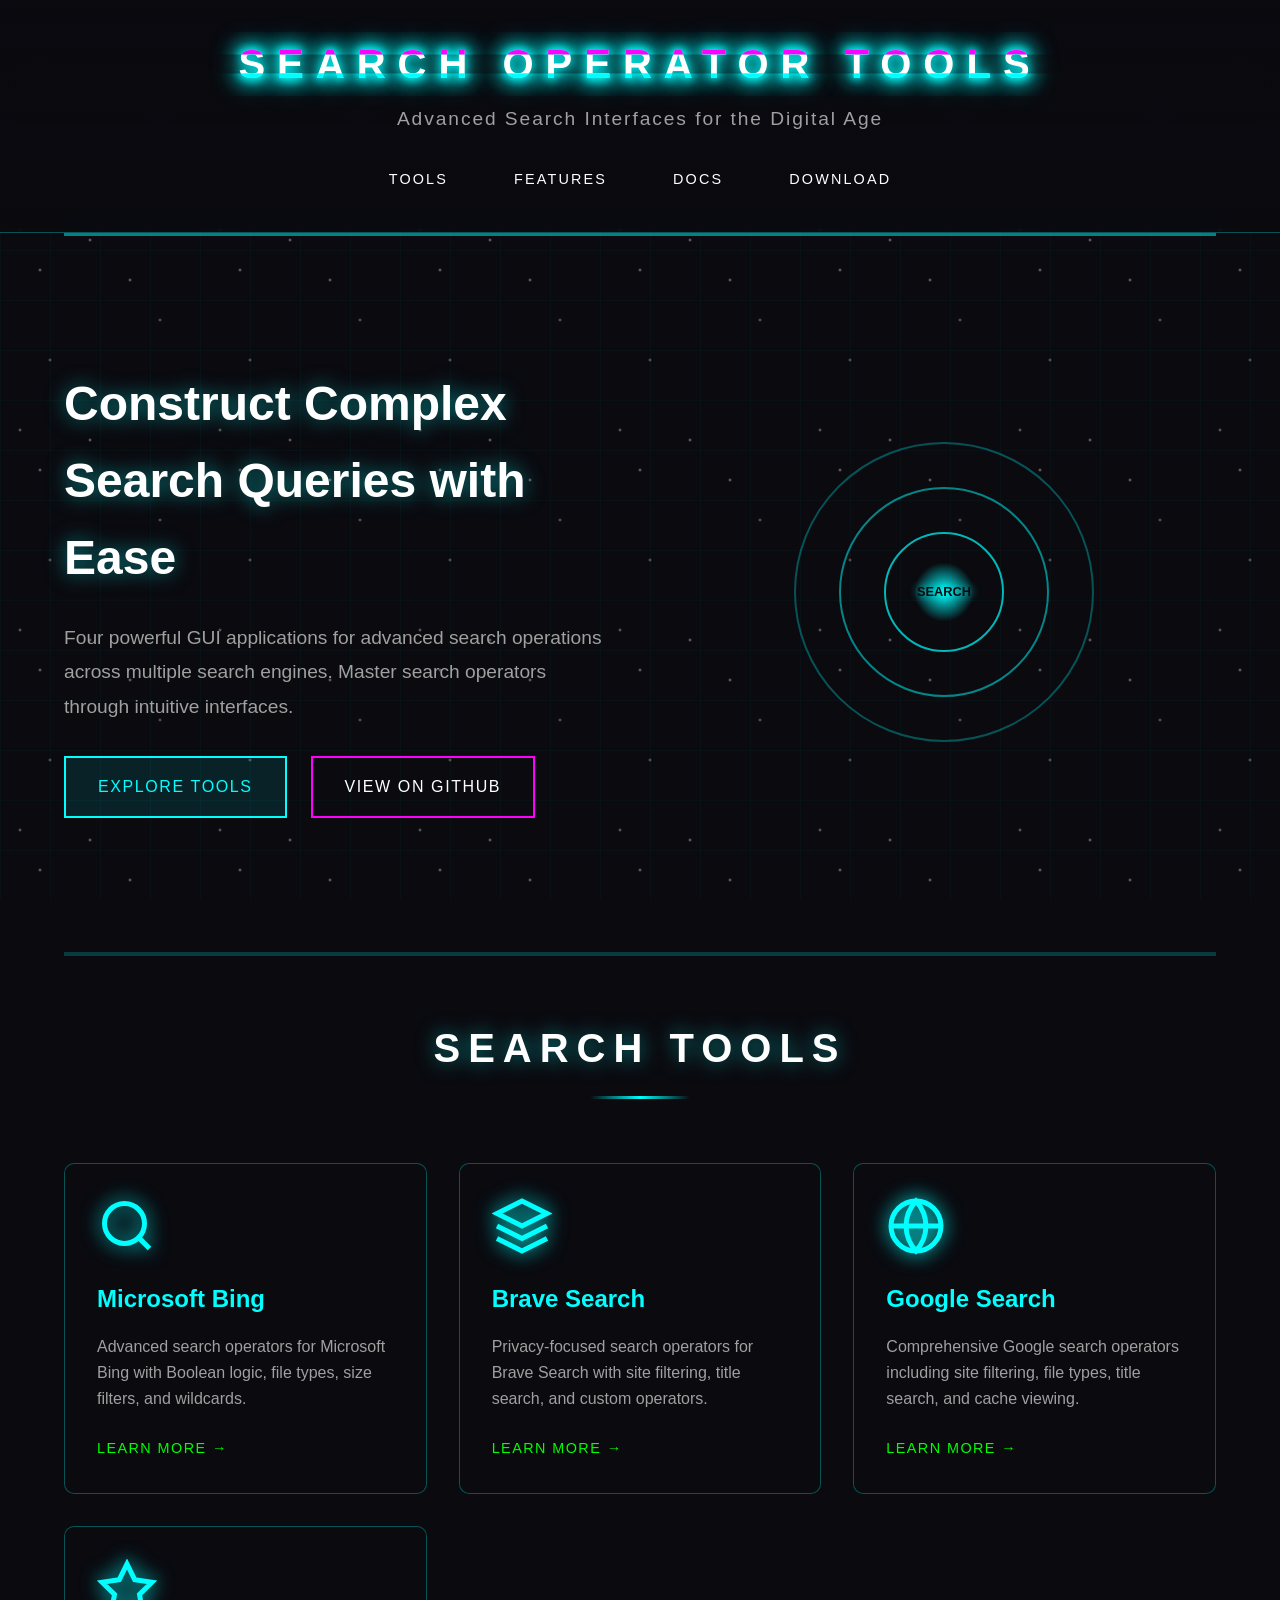
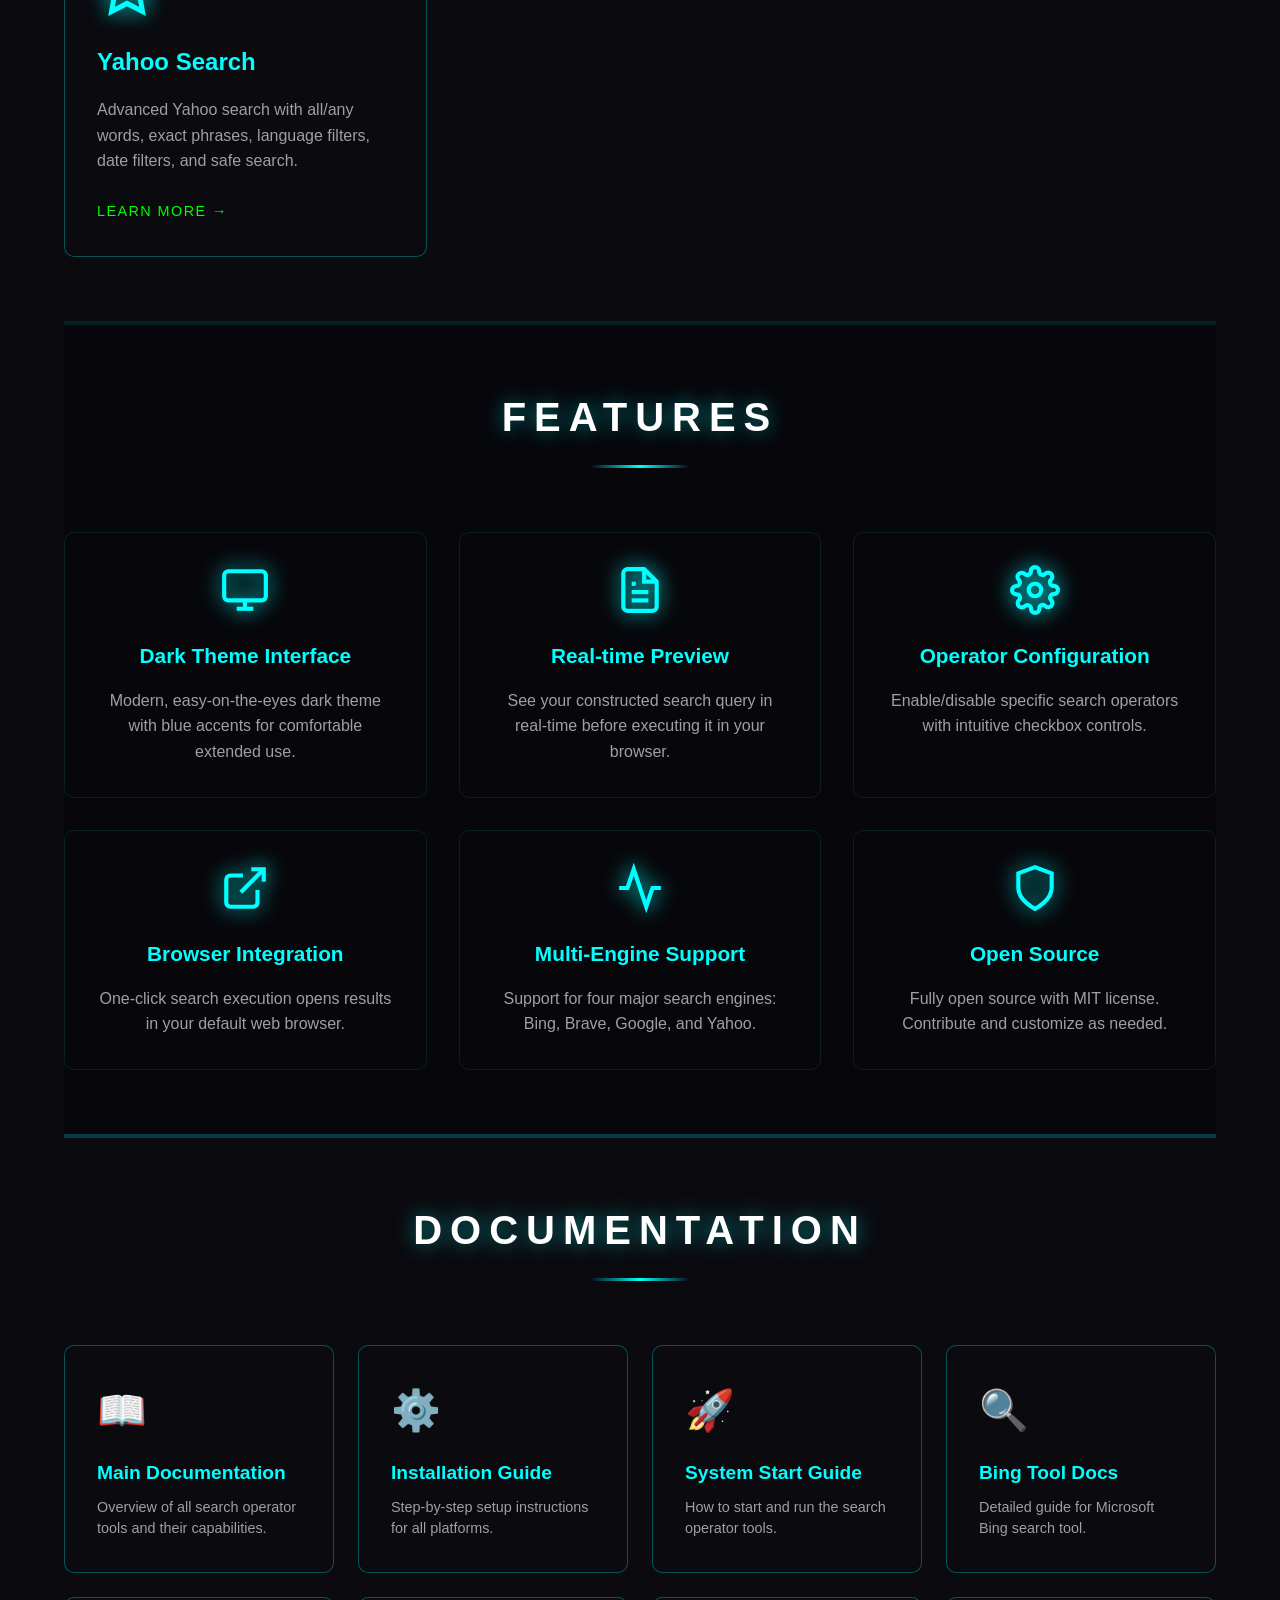
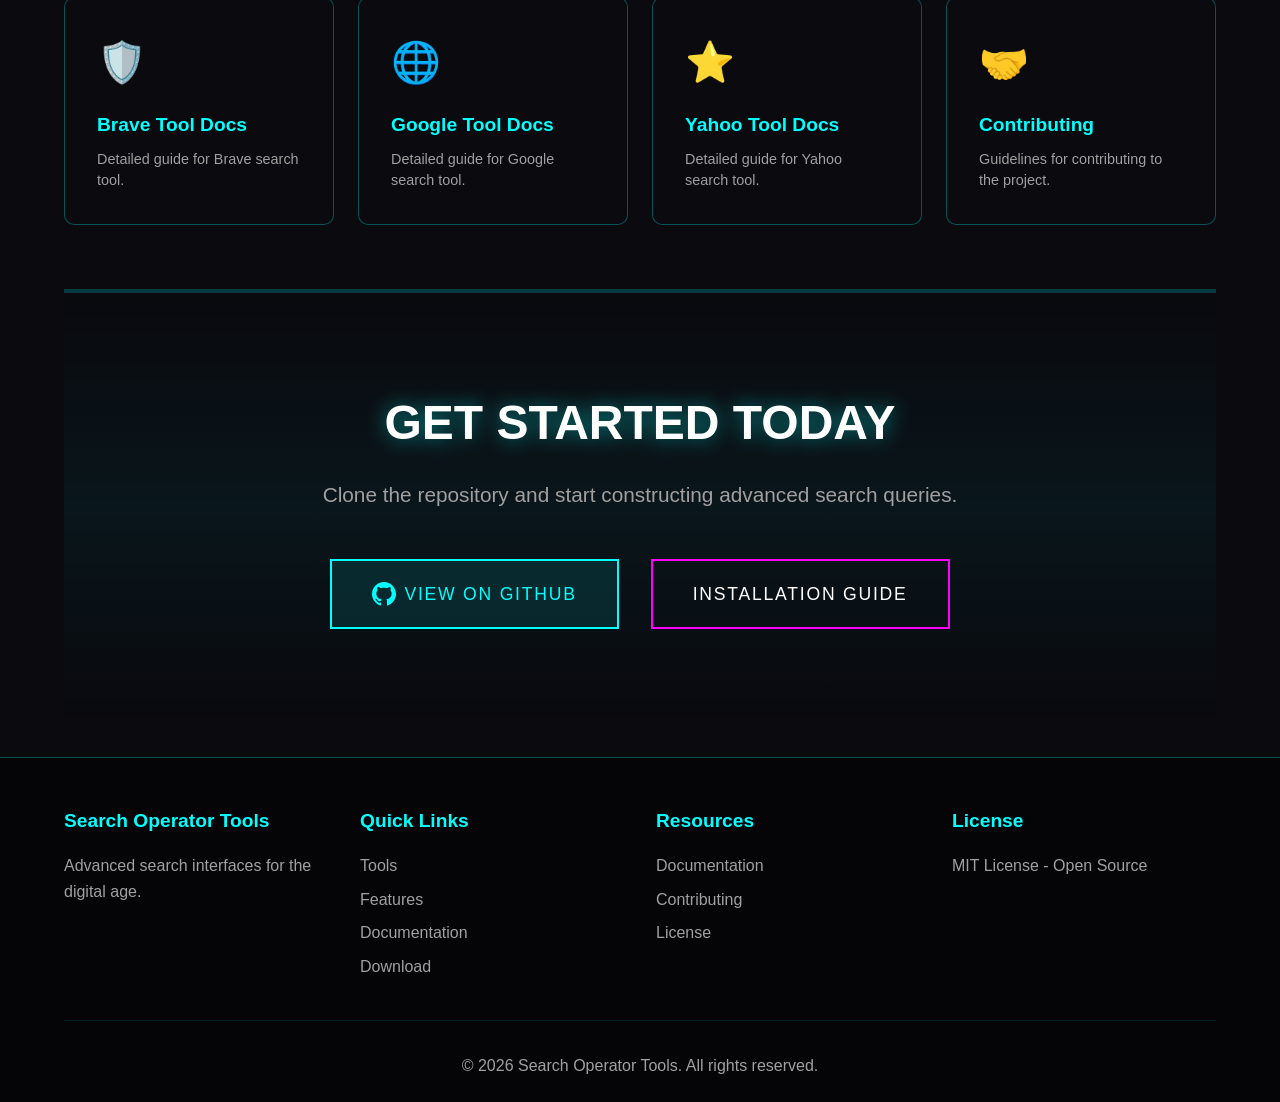
==== index.html @ 195adc4d "Fix GitHub Pages structure: moved site files to root, renamed docs to documentation, updated all HTM" ====
<!DOCTYPE html>
<html lang="en">
<head>
    <meta charset="UTF-8">
    <meta name="viewport" content="width=device-width, initial-scale=1.0">
    <title>Search Operator Tools - Advanced Search Interfaces</title>
    <link rel="stylesheet" href="css/style.css">
    <link rel="stylesheet" href="css/animations.css">
</head>
<body>
    <div class="stars"></div>
    <div class="grid-overlay"></div>
    
    <header class="main-header">
        <div class="header-content">
            <h1 class="glitch-text" data-text="SEARCH OPERATOR TOOLS">SEARCH OPERATOR TOOLS</h1>
            <p class="subtitle">Advanced Search Interfaces for the Digital Age</p>
        </div>
        <nav class="main-nav">
            <a href="#tools" class="nav-link">TOOLS</a>
            <a href="#features" class="nav-link">FEATURES</a>
            <a href="#docs" class="nav-link">DOCS</a>
            <a href="#download" class="nav-link">DOWNLOAD</a>
        </nav>
    </header>

    <main>
        <section class="hero-section">
            <div class="hero-content">
                <div class="hero-text">
                    <h2 class="fade-in">Construct Complex Search Queries with Ease</h2>
                    <p class="fade-in">Four powerful GUI applications for advanced search operations across multiple search engines. Master search operators through intuitive interfaces.</p>
                    <div class="cta-buttons">
                        <a href="#tools" class="cta-button primary">EXPLORE TOOLS</a>
                        <a href="https://github.com" class="cta-button secondary">VIEW ON GITHUB</a>
                    </div>
                </div>
                <div class="hero-visual">
                    <div class="hologram-container">
                        <div class="hologram-ring"></div>
                        <div class="hologram-ring"></div>
                        <div class="hologram-ring"></div>
                        <div class="hologram-core">
                            <span class="holo-text">SEARCH</span>
                        </div>
                    </div>
                </div>
            </div>
        </section>

        <section id="tools" class="tools-section">
            <div class="section-header">
                <h2 class="section-title">SEARCH TOOLS</h2>
                <div class="section-divider"></div>
            </div>
            <div class="tools-grid">
                <div class="tool-card" data-tool="bing">
                    <div class="card-icon">
                        <svg viewBox="0 0 24 24" fill="none" stroke="currentColor" stroke-width="2">
                            <circle cx="11" cy="11" r="8"></circle>
                            <line x1="21" y1="21" x2="16.65" y2="16.65"></line>
                        </svg>
                    </div>
                    <h3>Microsoft Bing</h3>
                    <p>Advanced search operators for Microsoft Bing with Boolean logic, file types, size filters, and wildcards.</p>
                    <a href="pages/bing.html" class="card-link">LEARN MORE →</a>
                </div>

                <div class="tool-card" data-tool="brave">
                    <div class="card-icon">
                        <svg viewBox="0 0 24 24" fill="none" stroke="currentColor" stroke-width="2">
                            <path d="M12 2L2 7l10 5 10-5-10-5z"></path>
                            <path d="M2 17l10 5 10-5"></path>
                            <path d="M2 12l10 5 10-5"></path>
                        </svg>
                    </div>
                    <h3>Brave Search</h3>
                    <p>Privacy-focused search operators for Brave Search with site filtering, title search, and custom operators.</p>
                    <a href="pages/brave.html" class="card-link">LEARN MORE →</a>
                </div>

                <div class="tool-card" data-tool="google">
                    <div class="card-icon">
                        <svg viewBox="0 0 24 24" fill="none" stroke="currentColor" stroke-width="2">
                            <circle cx="12" cy="12" r="10"></circle>
                            <line x1="2" y1="12" x2="22" y2="12"></line>
                            <path d="M12 2a15.3 15.3 0 0 1 4 10 15.3 15.3 0 0 1-4 10 15.3 15.3 0 0 1-4-10 15.3 15.3 0 0 1 4-10z"></path>
                        </svg>
                    </div>
                    <h3>Google Search</h3>
                    <p>Comprehensive Google search operators including site filtering, file types, title search, and cache viewing.</p>
                    <a href="pages/google.html" class="card-link">LEARN MORE →</a>
                </div>

                <div class="tool-card" data-tool="yahoo">
                    <div class="card-icon">
                        <svg viewBox="0 0 24 24" fill="none" stroke="currentColor" stroke-width="2">
                            <polygon points="12 2 15.09 8.26 22 9.27 17 14.14 18.18 21.02 12 17.77 5.82 21.02 7 14.14 2 9.27 8.91 8.26 12 2"></polygon>
                        </svg>
                    </div>
                    <h3>Yahoo Search</h3>
                    <p>Advanced Yahoo search with all/any words, exact phrases, language filters, date filters, and safe search.</p>
                    <a href="pages/yahoo.html" class="card-link">LEARN MORE →</a>
                </div>
            </div>
        </section>

        <section id="features" class="features-section">
            <div class="section-header">
                <h2 class="section-title">FEATURES</h2>
                <div class="section-divider"></div>
            </div>
            <div class="features-grid">
                <div class="feature-item">
                    <div class="feature-icon">
                        <svg viewBox="0 0 24 24" fill="none" stroke="currentColor" stroke-width="2">
                            <rect x="2" y="3" width="20" height="14" rx="2" ry="2"></rect>
                            <line x1="8" y1="21" x2="16" y2="21"></line>
                            <line x1="12" y1="17" x2="12" y2="21"></line>
                        </svg>
                    </div>
                    <h3>Dark Theme Interface</h3>
                    <p>Modern, easy-on-the-eyes dark theme with blue accents for comfortable extended use.</p>
                </div>

                <div class="feature-item">
                    <div class="feature-icon">
                        <svg viewBox="0 0 24 24" fill="none" stroke="currentColor" stroke-width="2">
                            <path d="M14 2H6a2 2 0 0 0-2 2v16a2 2 0 0 0 2 2h12a2 2 0 0 0 2-2V8z"></path>
                            <polyline points="14 2 14 8 20 8"></polyline>
                            <line x1="16" y1="13" x2="8" y2="13"></line>
                            <line x1="16" y1="17" x2="8" y2="17"></line>
                            <polyline points="10 9 9 9 8 9"></polyline>
                        </svg>
                    </div>
                    <h3>Real-time Preview</h3>
                    <p>See your constructed search query in real-time before executing it in your browser.</p>
                </div>

                <div class="feature-item">
                    <div class="feature-icon">
                        <svg viewBox="0 0 24 24" fill="none" stroke="currentColor" stroke-width="2">
                            <circle cx="12" cy="12" r="3"></circle>
                            <path d="M19.4 15a1.65 1.65 0 0 0 .33 1.82l.06.06a2 2 0 0 1 0 2.83 2 2 0 0 1-2.83 0l-.06-.06a1.65 1.65 0 0 0-1.82-.33 1.65 1.65 0 0 0-1 1.51V21a2 2 0 0 1-2 2 2 2 0 0 1-2-2v-.09A1.65 1.65 0 0 0 9 19.4a1.65 1.65 0 0 0-1.82.33l-.06.06a2 2 0 0 1-2.83 0 2 2 0 0 1 0-2.83l.06-.06a1.65 1.65 0 0 0 .33-1.82 1.65 1.65 0 0 0-1.51-1H3a2 2 0 0 1-2-2 2 2 0 0 1 2-2h.09A1.65 1.65 0 0 0 4.6 9a1.65 1.65 0 0 0-.33-1.82l-.06-.06a2 2 0 0 1 0-2.83 2 2 0 0 1 2.83 0l.06.06a1.65 1.65 0 0 0 1.82.33H9a1.65 1.65 0 0 0 1-1.51V3a2 2 0 0 1 2-2 2 2 0 0 1 2 2v.09a1.65 1.65 0 0 0 1 1.51 1.65 1.65 0 0 0 1.82-.33l.06-.06a2 2 0 0 1 2.83 0 2 2 0 0 1 0 2.83l-.06.06a1.65 1.65 0 0 0-.33 1.82V9a1.65 1.65 0 0 0 1.51 1H21a2 2 0 0 1 2 2 2 2 0 0 1-2 2h-.09a1.65 1.65 0 0 0-1.51 1z"></path>
                        </svg>
                    </div>
                    <h3>Operator Configuration</h3>
                    <p>Enable/disable specific search operators with intuitive checkbox controls.</p>
                </div>

                <div class="feature-item">
                    <div class="feature-icon">
                        <svg viewBox="0 0 24 24" fill="none" stroke="currentColor" stroke-width="2">
                            <path d="M18 13v6a2 2 0 0 1-2 2H5a2 2 0 0 1-2-2V8a2 2 0 0 1 2-2h6"></path>
                            <polyline points="15 3 21 3 21 9"></polyline>
                            <line x1="10" y1="14" x2="21" y2="3"></line>
                        </svg>
                    </div>
                    <h3>Browser Integration</h3>
                    <p>One-click search execution opens results in your default web browser.</p>
                </div>

                <div class="feature-item">
                    <div class="feature-icon">
                        <svg viewBox="0 0 24 24" fill="none" stroke="currentColor" stroke-width="2">
                            <polyline points="22 12 18 12 15 21 9 3 6 12 2 12"></polyline>
                        </svg>
                    </div>
                    <h3>Multi-Engine Support</h3>
                    <p>Support for four major search engines: Bing, Brave, Google, and Yahoo.</p>
                </div>

                <div class="feature-item">
                    <div class="feature-icon">
                        <svg viewBox="0 0 24 24" fill="none" stroke="currentColor" stroke-width="2">
                            <path d="M12 22s8-4 8-10V5l-8-3-8 3v7c0 6 8 10 8 10z"></path>
                        </svg>
                    </div>
                    <h3>Open Source</h3>
                    <p>Fully open source with MIT license. Contribute and customize as needed.</p>
                </div>
            </div>
        </section>

        <section id="docs" class="docs-section">
            <div class="section-header">
                <h2 class="section-title">DOCUMENTATION</h2>
                <div class="section-divider"></div>
            </div>
            <div class="docs-grid">
                <a href="documentation/README.md" class="doc-link">
                    <div class="doc-icon">📖</div>
                    <h3>Main Documentation</h3>
                    <p>Overview of all search operator tools and their capabilities.</p>
                </a>
                <a href="documentation/INSTALLATION.md" class="doc-link">
                    <div class="doc-icon">⚙️</div>
                    <h3>Installation Guide</h3>
                    <p>Step-by-step setup instructions for all platforms.</p>
                </a>
                <a href="documentation/SYSTEM_START_GUIDE.md" class="doc-link">
                    <div class="doc-icon">🚀</div>
                    <h3>System Start Guide</h3>
                    <p>How to start and run the search operator tools.</p>
                </a>
                <a href="documentation/BING_SEARCH_TOOL.md" class="doc-link">
                    <div class="doc-icon">🔍</div>
                    <h3>Bing Tool Docs</h3>
                    <p>Detailed guide for Microsoft Bing search tool.</p>
                </a>
                <a href="documentation/BRAVE_SEARCH_TOOL.md" class="doc-link">
                    <div class="doc-icon">🛡️</div>
                    <h3>Brave Tool Docs</h3>
                    <p>Detailed guide for Brave search tool.</p>
                </a>
                <a href="documentation/GOOGLE_SEARCH_TOOL.md" class="doc-link">
                    <div class="doc-icon">🌐</div>
                    <h3>Google Tool Docs</h3>
                    <p>Detailed guide for Google search tool.</p>
                </a>
                <a href="documentation/YAHOO_SEARCH_TOOL.md" class="doc-link">
                    <div class="doc-icon">⭐</div>
                    <h3>Yahoo Tool Docs</h3>
                    <p>Detailed guide for Yahoo search tool.</p>
                </a>
                <a href="CONTRIBUTING.md" class="doc-link">
                    <div class="doc-icon">🤝</div>
                    <h3>Contributing</h3>
                    <p>Guidelines for contributing to the project.</p>
                </a>
            </div>
        </section>

        <section id="download" class="download-section">
            <div class="download-content">
                <h2 class="download-title">GET STARTED TODAY</h2>
                <p class="download-subtitle">Clone the repository and start constructing advanced search queries.</p>
                <div class="download-buttons">
                    <a href="https://github.com" class="download-button primary">
                        <svg viewBox="0 0 24 24" fill="currentColor">
                            <path d="M12 0c-6.626 0-12 5.373-12 12 0 5.302 3.438 9.8 8.207 11.387.599.111.793-.261.793-.577v-2.234c-3.338.726-4.033-1.416-4.033-1.416-.546-1.387-1.333-1.756-1.333-1.756-1.089-.745.083-.729.083-.729 1.205.084 1.839 1.237 1.839 1.237 1.07 1.834 2.807 1.304 3.492.997.107-.775.418-1.305.762-1.604-2.665-.305-5.467-1.334-5.467-5.931 0-1.311.469-2.381 1.236-3.221-.124-.303-.535-1.524.117-3.176 0 0 1.008-.322 3.301 1.23.957-.266 1.983-.399 3.003-.404 1.02.005 2.047.138 3.006.404 2.291-1.552 3.297-1.23 3.297-1.23.653 1.653.242 2.874.118 3.176.77.84 1.235 1.911 1.235 3.221 0 4.609-2.807 5.624-5.479 5.921.43.372.823 1.102.823 2.222v3.293c0 .319.192.694.801.576 4.765-1.589 8.199-6.086 8.199-11.386 0-6.627-5.373-12-12-12z"/>
                        </svg>
                        VIEW ON GITHUB
                    </a>
                    <a href="../docs/INSTALLATION.md" class="download-button secondary">
                        INSTALLATION GUIDE
                    </a>
                </div>
            </div>
        </section>
    </main>

    <footer class="main-footer">
        <div class="footer-content">
            <div class="footer-section">
                <h3>Search Operator Tools</h3>
                <p>Advanced search interfaces for the digital age.</p>
            </div>
            <div class="footer-section">
                <h3>Quick Links</h3>
                <ul>
                    <li><a href="#tools">Tools</a></li>
                    <li><a href="#features">Features</a></li>
                    <li><a href="#docs">Documentation</a></li>
                    <li><a href="#download">Download</a></li>
                </ul>
            </div>
            <div class="footer-section">
                <h3>Resources</h3>
                <ul>
                    <li><a href="documentation/README.md">Documentation</a></li>
                    <li><a href="CONTRIBUTING.md">Contributing</a></li>
                    <li><a href="LICENSE">License</a></li>
                </ul>
            </div>
            <div class="footer-section">
                <h3>License</h3>
                <p>MIT License - Open Source</p>
            </div>
        </div>
        <div class="footer-bottom">
            <p>&copy; 2026 Search Operator Tools. All rights reserved.</p>
        </div>
    </footer>

    <script src="js/animations.js"></script>
    <script src="js/interactive.js"></script>
</body>
</html>
---- css/style.css ----
/* Reset and Base Styles */
* {
    margin: 0;
    padding: 0;
    box-sizing: border-box;
}

:root {
    --primary-color: #00ffff;
    --secondary-color: #ff00ff;
    --accent-color: #00ff00;
    --bg-dark: #0a0a0f;
    --bg-darker: #050508;
    --text-primary: #ffffff;
    --text-secondary: #a0a0a0;
    --glow-primary: rgba(0, 255, 255, 0.5);
    --glow-secondary: rgba(255, 0, 255, 0.5);
    --border-color: rgba(0, 255, 255, 0.3);
}

body {
    font-family: 'Segoe UI', Tahoma, Geneva, Verdana, sans-serif;
    background-color: var(--bg-dark);
    color: var(--text-primary);
    line-height: 1.6;
    overflow-x: hidden;
}

/* Animated Background */
.stars {
    position: fixed;
    top: 0;
    left: 0;
    width: 100%;
    height: 100%;
    background: 
        radial-gradient(2px 2px at 20px 30px, #eee, rgba(0,0,0,0)),
        radial-gradient(2px 2px at 40px 70px, #fff, rgba(0,0,0,0)),
        radial-gradient(2px 2px at 50px 160px, #ddd, rgba(0,0,0,0)),
        radial-gradient(2px 2px at 90px 40px, #fff, rgba(0,0,0,0)),
        radial-gradient(2px 2px at 130px 80px, #fff, rgba(0,0,0,0)),
        radial-gradient(2px 2px at 160px 120px, #ddd, rgba(0,0,0,0));
    background-repeat: repeat;
    background-size: 200px 200px;
    animation: twinkle 4s ease-in-out infinite;
    z-index: -2;
    opacity: 0.5;
}

.grid-overlay {
    position: fixed;
    top: 0;
    left: 0;
    width: 100%;
    height: 100%;
    background-image: 
        linear-gradient(rgba(0, 255, 255, 0.03) 1px, transparent 1px),
        linear-gradient(90deg, rgba(0, 255, 255, 0.03) 1px, transparent 1px);
    background-size: 50px 50px;
    z-index: -1;
    animation: gridMove 20s linear infinite;
}

@keyframes twinkle {
    0%, 100% { opacity: 0.5; }
    50% { opacity: 0.8; }
}

@keyframes gridMove {
    0% { transform: translate(0, 0); }
    100% { transform: translate(50px, 50px); }
}

/* Header */
.main-header {
    background: linear-gradient(180deg, rgba(10, 10, 15, 0.95) 0%, rgba(10, 10, 15, 0.8) 100%);
    padding: 2rem 5%;
    position: fixed;
    width: 100%;
    top: 0;
    z-index: 1000;
    backdrop-filter: blur(10px);
    border-bottom: 1px solid var(--border-color);
}

.header-content {
    text-align: center;
    margin-bottom: 1.5rem;
}

.glitch-text {
    font-size: 2.5rem;
    font-weight: bold;
    text-transform: uppercase;
    letter-spacing: 0.3em;
    position: relative;
    text-shadow: 
        0 0 10px var(--primary-color),
        0 0 20px var(--primary-color),
        0 0 30px var(--primary-color);
    animation: glitch 3s infinite;
}

.glitch-text::before,
.glitch-text::after {
    content: attr(data-text);
    position: absolute;
    top: 0;
    left: 0;
    width: 100%;
    height: 100%;
}

.glitch-text::before {
    color: var(--secondary-color);
    animation: glitch-1 2s infinite;
    clip-path: polygon(0 0, 100% 0, 100% 35%, 0 35%);
}

.glitch-text::after {
    color: var(--primary-color);
    animation: glitch-2 2s infinite;
    clip-path: polygon(0 65%, 100% 65%, 100% 100%, 0 100%);
}

@keyframes glitch {
    0%, 90%, 100% { transform: translate(0); }
    92% { transform: translate(-2px, 2px); }
    94% { transform: translate(2px, -2px); }
    96% { transform: translate(-2px, -2px); }
    98% { transform: translate(2px, 2px); }
}

@keyframes glitch-1 {
    0%, 90%, 100% { transform: translate(0); }
    92% { transform: translate(-3px, 0); }
    94% { transform: translate(3px, 0); }
    96% { transform: translate(-3px, 0); }
    98% { transform: translate(3px, 0); }
}

@keyframes glitch-2 {
    0%, 90%, 100% { transform: translate(0); }
    92% { transform: translate(0, 3px); }
    94% { transform: translate(0, -3px); }
    96% { transform: translate(0, 3px); }
    98% { transform: translate(0, -3px); }
}

.subtitle {
    font-size: 1.2rem;
    color: var(--text-secondary);
    letter-spacing: 0.1em;
    margin-top: 0.5rem;
}

.main-nav {
    display: flex;
    justify-content: center;
    gap: 2rem;
    flex-wrap: wrap;
}

.nav-link {
    color: var(--text-primary);
    text-decoration: none;
    font-size: 0.9rem;
    letter-spacing: 0.15em;
    padding: 0.5rem 1rem;
    border: 1px solid transparent;
    transition: all 0.3s ease;
    position: relative;
}

.nav-link::before {
    content: '';
    position: absolute;
    bottom: 0;
    left: 0;
    width: 0;
    height: 2px;
    background: var(--primary-color);
    transition: width 0.3s ease;
}

.nav-link:hover {
    color: var(--primary-color);
    border-color: var(--border-color);
    box-shadow: 0 0 15px var(--glow-primary);
}

.nav-link:hover::before {
    width: 100%;
}

/* Main Content */
main {
    margin-top: 200px;
    padding: 2rem 5%;
}

/* Hero Section */
.hero-section {
    min-height: 80vh;
    display: flex;
    align-items: center;
    justify-content: center;
    padding: 4rem 0;
}

.hero-content {
    display: grid;
    grid-template-columns: 1fr 1fr;
    gap: 4rem;
    align-items: center;
    max-width: 1400px;
    margin: 0 auto;
}

.hero-text h2 {
    font-size: 3rem;
    margin-bottom: 1.5rem;
    text-shadow: 0 0 20px var(--glow-primary);
}

.hero-text p {
    font-size: 1.2rem;
    color: var(--text-secondary);
    margin-bottom: 2rem;
    line-height: 1.8;
}

.cta-buttons {
    display: flex;
    gap: 1.5rem;
    flex-wrap: wrap;
}

.cta-button {
    padding: 1rem 2rem;
    text-decoration: none;
    font-size: 1rem;
    letter-spacing: 0.1em;
    border: 2px solid var(--primary-color);
    transition: all 0.3s ease;
    position: relative;
    overflow: hidden;
}

.cta-button.primary {
    background: rgba(0, 255, 255, 0.1);
    color: var(--primary-color);
}

.cta-button.secondary {
    background: transparent;
    color: var(--text-primary);
    border-color: var(--secondary-color);
}

.cta-button:hover {
    transform: translateY(-3px);
    box-shadow: 0 10px 30px var(--glow-primary);
}

.cta-button.secondary:hover {
    box-shadow: 0 10px 30px var(--glow-secondary);
}

/* Hologram Animation */
.hero-visual {
    display: flex;
    justify-content: center;
    align-items: center;
}

.hologram-container {
    position: relative;
    width: 300px;
    height: 300px;
}

.hologram-ring {
    position: absolute;
    border: 2px solid var(--primary-color);
    border-radius: 50%;
    animation: rotate 10s linear infinite;
}

.hologram-ring:nth-child(1) {
    width: 100%;
    height: 100%;
    animation-duration: 8s;
    opacity: 0.3;
}

.hologram-ring:nth-child(2) {
    width: 70%;
    height: 70%;
    top: 15%;
    left: 15%;
    animation-duration: 6s;
    animation-direction: reverse;
    opacity: 0.5;
}

.hologram-ring:nth-child(3) {
    width: 40%;
    height: 40%;
    top: 30%;
    left: 30%;
    animation-duration: 4s;
    opacity: 0.7;
}

.hologram-core {
    position: absolute;
    width: 20%;
    height: 20%;
    top: 40%;
    left: 40%;
    background: radial-gradient(circle, var(--primary-color) 0%, transparent 70%);
    border-radius: 50%;
    display: flex;
    align-items: center;
    justify-content: center;
    animation: pulse 2s ease-in-out infinite;
}

.holo-text {
    font-size: 0.8rem;
    font-weight: bold;
    color: var(--bg-dark);
    text-shadow: 0 0 10px var(--primary-color);
}

@keyframes rotate {
    from { transform: rotate(0deg); }
    to { transform: rotate(360deg); }
}

@keyframes pulse {
    0%, 100% { transform: scale(1); opacity: 1; }
    50% { transform: scale(1.2); opacity: 0.7; }
}

/* Section Styles */
.section-header {
    text-align: center;
    margin-bottom: 4rem;
}

.section-title {
    font-size: 2.5rem;
    text-transform: uppercase;
    letter-spacing: 0.2em;
    margin-bottom: 1rem;
    text-shadow: 0 0 20px var(--glow-primary);
}

.section-divider {
    width: 100px;
    height: 3px;
    background: linear-gradient(90deg, transparent, var(--primary-color), transparent);
    margin: 0 auto;
}

/* Tools Section */
.tools-section {
    padding: 4rem 0;
}

.tools-grid {
    display: grid;
    grid-template-columns: repeat(auto-fit, minmax(280px, 1fr));
    gap: 2rem;
    max-width: 1400px;
    margin: 0 auto;
}

.tool-card {
    background: rgba(10, 10, 15, 0.8);
    border: 1px solid var(--border-color);
    padding: 2rem;
    border-radius: 10px;
    transition: all 0.3s ease;
    position: relative;
    overflow: hidden;
}

.tool-card::before {
    content: '';
    position: absolute;
    top: 0;
    left: -100%;
    width: 100%;
    height: 100%;
    background: linear-gradient(90deg, transparent, rgba(0, 255, 255, 0.1), transparent);
    transition: left 0.5s ease;
}

.tool-card:hover::before {
    left: 100%;
}

.tool-card:hover {
    transform: translateY(-10px);
    box-shadow: 0 20px 40px rgba(0, 255, 255, 0.2);
    border-color: var(--primary-color);
}

.card-icon {
    width: 60px;
    height: 60px;
    margin-bottom: 1.5rem;
    color: var(--primary-color);
}

.card-icon svg {
    width: 100%;
    height: 100%;
    filter: drop-shadow(0 0 10px var(--primary-color));
}

.tool-card h3 {
    font-size: 1.5rem;
    margin-bottom: 1rem;
    color: var(--primary-color);
}

.tool-card p {
    color: var(--text-secondary);
    margin-bottom: 1.5rem;
    line-height: 1.6;
}

.card-link {
    color: var(--accent-color);
    text-decoration: none;
    font-size: 0.9rem;
    letter-spacing: 0.1em;
    transition: all 0.3s ease;
}

.card-link:hover {
    color: var(--primary-color);
    text-shadow: 0 0 10px var(--primary-color);
}

/* Features Section */
.features-section {
    padding: 4rem 0;
    background: rgba(5, 5, 8, 0.5);
}

.features-grid {
    display: grid;
    grid-template-columns: repeat(auto-fit, minmax(300px, 1fr));
    gap: 2rem;
    max-width: 1400px;
    margin: 0 auto;
}

.feature-item {
    text-align: center;
    padding: 2rem;
    border: 1px solid rgba(0, 255, 255, 0.1);
    border-radius: 10px;
    transition: all 0.3s ease;
}

.feature-item:hover {
    border-color: var(--primary-color);
    box-shadow: 0 10px 30px rgba(0, 255, 255, 0.1);
}

.feature-icon {
    width: 50px;
    height: 50px;
    margin: 0 auto 1.5rem;
    color: var(--primary-color);
}

.feature-icon svg {
    width: 100%;
    height: 100%;
    filter: drop-shadow(0 0 10px var(--primary-color));
}

.feature-item h3 {
    font-size: 1.3rem;
    margin-bottom: 1rem;
    color: var(--primary-color);
}

.feature-item p {
    color: var(--text-secondary);
    line-height: 1.6;
}

/* Docs Section */
.docs-section {
    padding: 4rem 0;
}

.docs-grid {
    display: grid;
    grid-template-columns: repeat(auto-fit, minmax(250px, 1fr));
    gap: 1.5rem;
    max-width: 1400px;
    margin: 0 auto;
}

.doc-link {
    display: block;
    background: rgba(10, 10, 15, 0.8);
    border: 1px solid var(--border-color);
    padding: 2rem;
    border-radius: 10px;
    text-decoration: none;
    transition: all 0.3s ease;
}

.doc-link:hover {
    border-color: var(--primary-color);
    box-shadow: 0 10px 30px rgba(0, 255, 255, 0.2);
    transform: translateY(-5px);
}

.doc-icon {
    font-size: 2.5rem;
    margin-bottom: 1rem;
}

.doc-link h3 {
    font-size: 1.2rem;
    margin-bottom: 0.5rem;
    color: var(--primary-color);
}

.doc-link p {
    color: var(--text-secondary);
    font-size: 0.9rem;
    line-height: 1.5;
}

/* Download Section */
.download-section {
    padding: 6rem 0;
    text-align: center;
    background: linear-gradient(180deg, transparent 0%, rgba(0, 255, 255, 0.05) 50%, transparent 100%);
}

.download-content {
    max-width: 800px;
    margin: 0 auto;
}

.download-title {
    font-size: 3rem;
    margin-bottom: 1rem;
    text-shadow: 0 0 20px var(--glow-primary);
}

.download-subtitle {
    font-size: 1.3rem;
    color: var(--text-secondary);
    margin-bottom: 3rem;
}

.download-buttons {
    display: flex;
    justify-content: center;
    gap: 2rem;
    flex-wrap: wrap;
}

.download-button {
    padding: 1.2rem 2.5rem;
    text-decoration: none;
    font-size: 1.1rem;
    letter-spacing: 0.1em;
    border: 2px solid var(--primary-color);
    transition: all 0.3s ease;
    display: flex;
    align-items: center;
    gap: 0.5rem;
}

.download-button svg {
    width: 24px;
    height: 24px;
}

.download-button.primary {
    background: rgba(0, 255, 255, 0.1);
    color: var(--primary-color);
}

.download-button.secondary {
    background: transparent;
    color: var(--text-primary);
    border-color: var(--secondary-color);
}

.download-button:hover {
    transform: translateY(-3px);
    box-shadow: 0 15px 40px var(--glow-primary);
}

.download-button.secondary:hover {
    box-shadow: 0 15px 40px var(--glow-secondary);
}

/* Footer */
.main-footer {
    background: var(--bg-darker);
    border-top: 1px solid var(--border-color);
    padding: 3rem 5% 1.5rem;
}

.footer-content {
    display: grid;
    grid-template-columns: repeat(auto-fit, minmax(200px, 1fr));
    gap: 2rem;
    max-width: 1400px;
    margin: 0 auto 2rem;
}

.footer-section h3 {
    color: var(--primary-color);
    margin-bottom: 1rem;
    font-size: 1.2rem;
}

.footer-section p {
    color: var(--text-secondary);
    line-height: 1.6;
}

.footer-section ul {
    list-style: none;
}

.footer-section ul li {
    margin-bottom: 0.5rem;
}

.footer-section ul li a {
    color: var(--text-secondary);
    text-decoration: none;
    transition: color 0.3s ease;
}

.footer-section ul li a:hover {
    color: var(--primary-color);
}

.footer-bottom {
    text-align: center;
    padding-top: 2rem;
    border-top: 1px solid rgba(0, 255, 255, 0.1);
    color: var(--text-secondary);
}

/* Responsive Design */
@media (max-width: 1024px) {
    .hero-content {
        grid-template-columns: 1fr;
        text-align: center;
    }
    
    .hero-text h2 {
        font-size: 2.5rem;
    }
    
    .cta-buttons {
        justify-content: center;
    }
    
    .glitch-text {
        font-size: 2rem;
    }
}

@media (max-width: 768px) {
    .main-header {
        padding: 1.5rem 5%;
    }
    
    .glitch-text {
        font-size: 1.5rem;
    }
    
    .subtitle {
        font-size: 1rem;
    }
    
    .main-nav {
        gap: 1rem;
    }
    
    .nav-link {
        font-size: 0.8rem;
        padding: 0.4rem 0.8rem;
    }
    
    main {
        margin-top: 180px;
    }
    
    .hero-text h2 {
        font-size: 2rem;
    }
    
    .hero-text p {
        font-size: 1rem;
    }
    
    .section-title {
        font-size: 2rem;
    }
    
    .download-title {
        font-size: 2rem;
    }
    
    .download-buttons {
        flex-direction: column;
        align-items: center;
    }
}

@media (max-width: 480px) {
    .glitch-text {
        font-size: 1.2rem;
        letter-spacing: 0.15em;
    }
    
    .tools-grid,
    .features-grid,
    .docs-grid {
        grid-template-columns: 1fr;
    }
    
    .cta-button,
    .download-button {
        width: 100%;
        justify-content: center;
    }
}
---- css/animations.css ----
/* Fade In Animation */
.fade-in {
    opacity: 0;
    transform: translateY(20px);
    animation: fadeInUp 0.8s ease forwards;
}

@keyframes fadeInUp {
    to {
        opacity: 1;
        transform: translateY(0);
    }
}

/* Slide In Animations */
.slide-in-left {
    opacity: 0;
    transform: translateX(-50px);
    animation: slideInLeft 0.8s ease forwards;
}

.slide-in-right {
    opacity: 0;
    transform: translateX(50px);
    animation: slideInRight 0.8s ease forwards;
}

@keyframes slideInLeft {
    to {
        opacity: 1;
        transform: translateX(0);
    }
}

@keyframes slideInRight {
    to {
        opacity: 1;
        transform: translateX(0);
    }
}

/* Scale In Animation */
.scale-in {
    opacity: 0;
    transform: scale(0.8);
    animation: scaleIn 0.6s ease forwards;
}

@keyframes scaleIn {
    to {
        opacity: 1;
        transform: scale(1);
    }
}

/* Rotate In Animation */
.rotate-in {
    opacity: 0;
    transform: rotate(-180deg);
    animation: rotateIn 0.8s ease forwards;
}

@keyframes rotateIn {
    to {
        opacity: 1;
        transform: rotate(0);
    }
}

/* Bounce Animation */
.bounce {
    animation: bounce 2s ease infinite;
}

@keyframes bounce {
    0%, 20%, 50%, 80%, 100% {
        transform: translateY(0);
    }
    40% {
        transform: translateY(-20px);
    }
    60% {
        transform: translateY(-10px);
    }
}

/* Pulse Glow Animation */
.pulse-glow {
    animation: pulseGlow 2s ease-in-out infinite;
}

@keyframes pulseGlow {
    0%, 100% {
        box-shadow: 0 0 20px var(--glow-primary);
    }
    50% {
        box-shadow: 0 0 40px var(--glow-primary), 0 0 60px var(--primary-color);
    }
}

/* Floating Animation */
.float {
    animation: float 3s ease-in-out infinite;
}

@keyframes float {
    0%, 100% {
        transform: translateY(0);
    }
    50% {
        transform: translateY(-20px);
    }
}

/* Scan Line Effect */
.scan-line {
    position: relative;
    overflow: hidden;
}

.scan-line::after {
    content: '';
    position: absolute;
    top: 0;
    left: 0;
    width: 100%;
    height: 2px;
    background: linear-gradient(90deg, transparent, var(--primary-color), transparent);
    animation: scanLine 3s linear infinite;
}

@keyframes scanLine {
    0% {
        top: 0;
    }
    100% {
        top: 100%;
    }
}

/* Typing Effect */
.typing {
    overflow: hidden;
    white-space: nowrap;
    border-right: 2px solid var(--primary-color);
    animation: typing 3s steps(40, end), blink 0.75s step-end infinite;
}

@keyframes typing {
    from {
        width: 0;
    }
    to {
        width: 100%;
    }
}

@keyframes blink {
    from, to {
        border-color: transparent;
    }
    50% {
        border-color: var(--primary-color);
    }
}

/* Neon Flicker */
.neon-flicker {
    animation: neonFlicker 2s ease-in-out infinite;
}

@keyframes neonFlicker {
    0%, 18%, 22%, 25%, 53%, 57%, 100% {
        text-shadow:
            0 0 4px var(--primary-color),
            0 0 11px var(--primary-color),
            0 0 19px var(--primary-color),
            0 0 40px var(--secondary-color);
    }
    20%, 24%, 55% {
        text-shadow: none;
    }
}

/* Matrix Rain Effect (for background) */
.matrix-rain {
    position: fixed;
    top: 0;
    left: 0;
    width: 100%;
    height: 100%;
    pointer-events: none;
    z-index: -1;
    opacity: 0.1;
}

/* Cyber Border Animation */
.cyber-border {
    position: relative;
    border: 2px solid var(--primary-color);
    overflow: hidden;
}

.cyber-border::before {
    content: '';
    position: absolute;
    top: -2px;
    left: -2px;
    right: -2px;
    bottom: -2px;
    background: linear-gradient(45deg, var(--primary-color), var(--secondary-color), var(--primary-color));
    background-size: 400% 400%;
    animation: cyberBorder 3s ease infinite;
    z-index: -1;
}

@keyframes cyberBorder {
    0% {
        background-position: 0% 50%;
    }
    50% {
        background-position: 100% 50%;
    }
    100% {
        background-position: 0% 50%;
    }
}

/* Holographic Effect */
.holographic {
    background: linear-gradient(
        135deg,
        rgba(0, 255, 255, 0.1) 0%,
        rgba(255, 0, 255, 0.1) 50%,
        rgba(0, 255, 255, 0.1) 100%
    );
    background-size: 200% 200%;
    animation: holographicShift 5s ease infinite;
}

@keyframes holographicShift {
    0% {
        background-position: 0% 50%;
    }
    50% {
        background-position: 100% 50%;
    }
    100% {
        background-position: 0% 50%;
    }
}

/* Glitch Text Effect (enhanced) */
.glitch-enhanced {
    position: relative;
}

.glitch-enhanced::before,
.glitch-enhanced::after {
    content: attr(data-text);
    position: absolute;
    top: 0;
    left: 0;
    width: 100%;
    height: 100%;
}

.glitch-enhanced::before {
    color: var(--secondary-color);
    animation: glitchEnhanced1 0.3s infinite;
    clip-path: polygon(0 0, 100% 0, 100% 45%, 0 45%);
}

.glitch-enhanced::after {
    color: var(--primary-color);
    animation: glitchEnhanced2 0.3s infinite;
    clip-path: polygon(0 55%, 100% 55%, 100% 100%, 0 100%);
}

@keyframes glitchEnhanced1 {
    0% {
        transform: translate(0);
    }
    20% {
        transform: translate(-3px, 3px);
    }
    40% {
        transform: translate(-3px, -3px);
    }
    60% {
        transform: translate(3px, 3px);
    }
    80% {
        transform: translate(3px, -3px);
    }
    100% {
        transform: translate(0);
    }
}

@keyframes glitchEnhanced2 {
    0% {
        transform: translate(0);
    }
    20% {
        transform: translate(3px, -3px);
    }
    40% {
        transform: translate(3px, 3px);
    }
    60% {
        transform: translate(-3px, -3px);
    }
    80% {
        transform: translate(-3px, 3px);
    }
    100% {
        transform: translate(0);
    }
}

/* Energy Wave Animation */
.energy-wave {
    position: relative;
}

.energy-wave::before {
    content: '';
    position: absolute;
    top: 50%;
    left: 50%;
    width: 0;
    height: 0;
    border: 2px solid var(--primary-color);
    border-radius: 50%;
    transform: translate(-50%, -50%);
    animation: energyWave 2s ease-out infinite;
}

@keyframes energyWave {
    0% {
        width: 0;
        height: 0;
        opacity: 1;
    }
    100% {
        width: 200px;
        height: 200px;
        opacity: 0;
    }
}

/* Circuit Pattern Animation */
.circuit-pattern {
    background-image: 
        linear-gradient(90deg, var(--primary-color) 1px, transparent 1px),
        linear-gradient(var(--primary-color) 1px, transparent 1px);
    background-size: 20px 20px;
    animation: circuitPattern 10s linear infinite;
}

@keyframes circuitPattern {
    0% {
        background-position: 0 0;
    }
    100% {
        background-position: 20px 20px;
    }
}

/* Data Stream Animation */
.data-stream {
    position: relative;
    overflow: hidden;
}

.data-stream::after {
    content: '';
    position: absolute;
    top: -100%;
    left: 0;
    width: 100%;
    height: 100%;
    background: repeating-linear-gradient(
        0deg,
        transparent,
        transparent 2px,
        rgba(0, 255, 255, 0.1) 2px,
        rgba(0, 255, 255, 0.1) 4px
    );
    animation: dataStream 2s linear infinite;
}

@keyframes dataStream {
    0% {
        top: -100%;
    }
    100% {
        top: 100%;
    }
}

/* Loading Spinner */
.loading-spinner {
    width: 50px;
    height: 50px;
    border: 3px solid rgba(0, 255, 255, 0.3);
    border-top-color: var(--primary-color);
    border-radius: 50%;
    animation: spin 1s linear infinite;
}

@keyframes spin {
    to {
        transform: rotate(360deg);
    }
}

/* Progress Bar Animation */
.progress-bar {
    width: 100%;
    height: 4px;
    background: rgba(0, 255, 255, 0.2);
    overflow: hidden;
}

.progress-bar::after {
    content: '';
    display: block;
    width: 0;
    height: 100%;
    background: linear-gradient(90deg, var(--primary-color), var(--secondary-color));
    animation: progress 2s ease-in-out infinite;
}

@keyframes progress {
    0% {
        width: 0;
    }
    50% {
        width: 100%;
    }
    100% {
        width: 0;
    }
}

/* Particle Explosion */
.particle-explosion {
    position: relative;
}

.particle {
    position: absolute;
    width: 4px;
    height: 4px;
    background: var(--primary-color);
    border-radius: 50%;
    animation: particleExplode 1s ease-out forwards;
}

@keyframes particleExplode {
    0% {
        transform: translate(0, 0) scale(1);
        opacity: 1;
    }
    100% {
        transform: translate(var(--tx), var(--ty)) scale(0);
        opacity: 0;
    }
}

/* Scroll Reveal Animation */
.scroll-reveal {
    opacity: 0;
    transform: translateY(50px);
    transition: all 0.8s ease;
}

.scroll-reveal.revealed {
    opacity: 1;
    transform: translateY(0);
}

/* Stagger Animation for Lists */
.stagger-item {
    opacity: 0;
    animation: staggerIn 0.5s ease forwards;
}

.stagger-item:nth-child(1) { animation-delay: 0.1s; }
.stagger-item:nth-child(2) { animation-delay: 0.2s; }
.stagger-item:nth-child(3) { animation-delay: 0.3s; }
.stagger-item:nth-child(4) { animation-delay: 0.4s; }
.stagger-item:nth-child(5) { animation-delay: 0.5s; }
.stagger-item:nth-child(6) { animation-delay: 0.6s; }

@keyframes staggerIn {
    from {
        opacity: 0;
        transform: translateX(-20px);
    }
    to {
        opacity: 1;
        transform: translateX(0);
    }
}

/* Morphing Border */
.morphing-border {
    animation: morphBorder 3s ease-in-out infinite;
}

@keyframes morphBorder {
    0%, 100% {
        border-radius: 10px 10px 10px 10px;
    }
    25% {
        border-radius: 50% 10px 50% 10px;
    }
    50% {
        border-radius: 10px 50% 10px 50%;
    }
    75% {
        border-radius: 50% 50% 10px 10px;
    }
}

/* Color Shift Animation */
.color-shift {
    animation: colorShift 5s ease-in-out infinite;
}

@keyframes colorShift {
    0%, 100% {
        color: var(--primary-color);
    }
    33% {
        color: var(--secondary-color);
    }
    66% {
        color: var(--accent-color);
    }
}

/* 3D Flip Animation */
.flip-3d {
    perspective: 1000px;
}

.flip-3d-inner {
    transition: transform 0.6s;
    transform-style: preserve-3d;
}

.flip-3d:hover .flip-3d-inner {
    transform: rotateY(180deg);
}

.flip-3d-front,
.flip-3d-back {
    backface-visibility: hidden;
}

.flip-3d-back {
    transform: rotateY(180deg);
}

/* Shake Animation */
.shake {
    animation: shake 0.5s ease-in-out;
}

@keyframes shake {
    0%, 100% {
        transform: translateX(0);
    }
    10%, 30%, 50%, 70%, 90% {
        transform: translateX(-5px);
    }
    20%, 40%, 60%, 80% {
        transform: translateX(5px);
    }
}
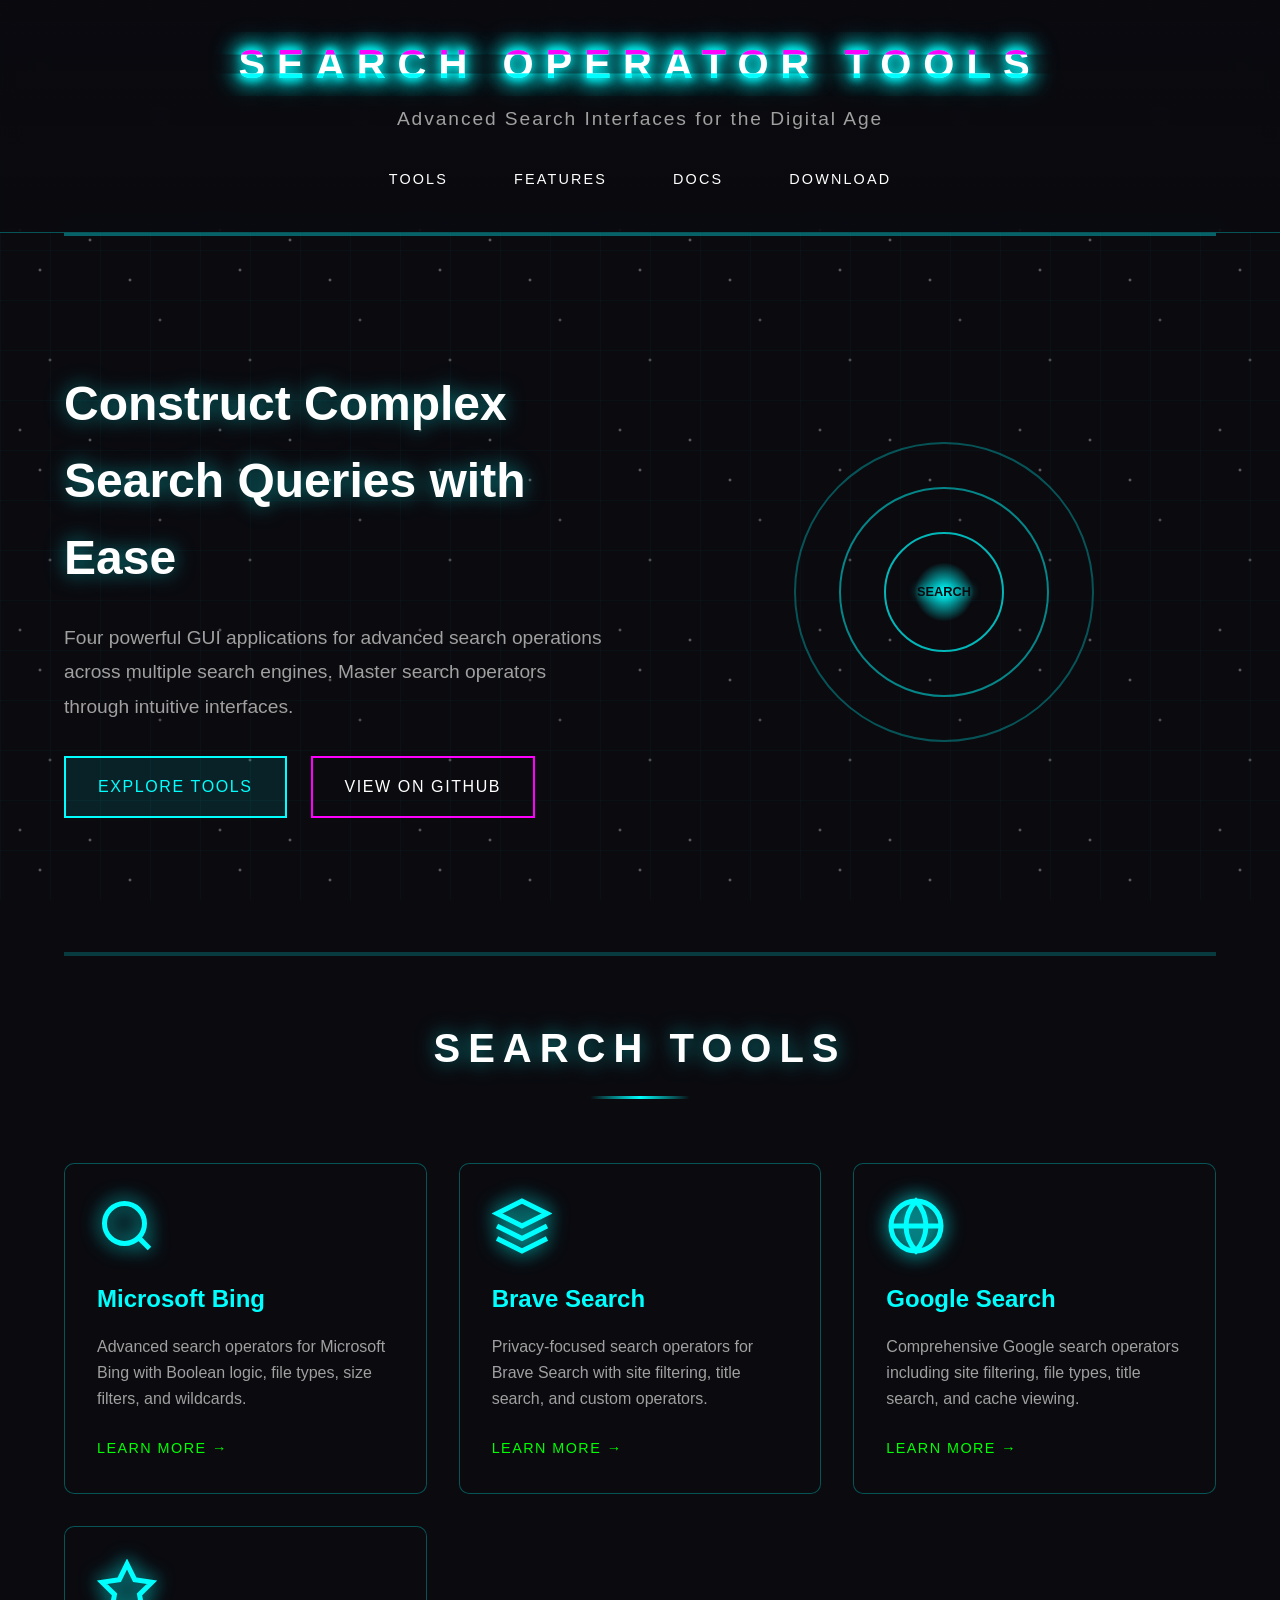
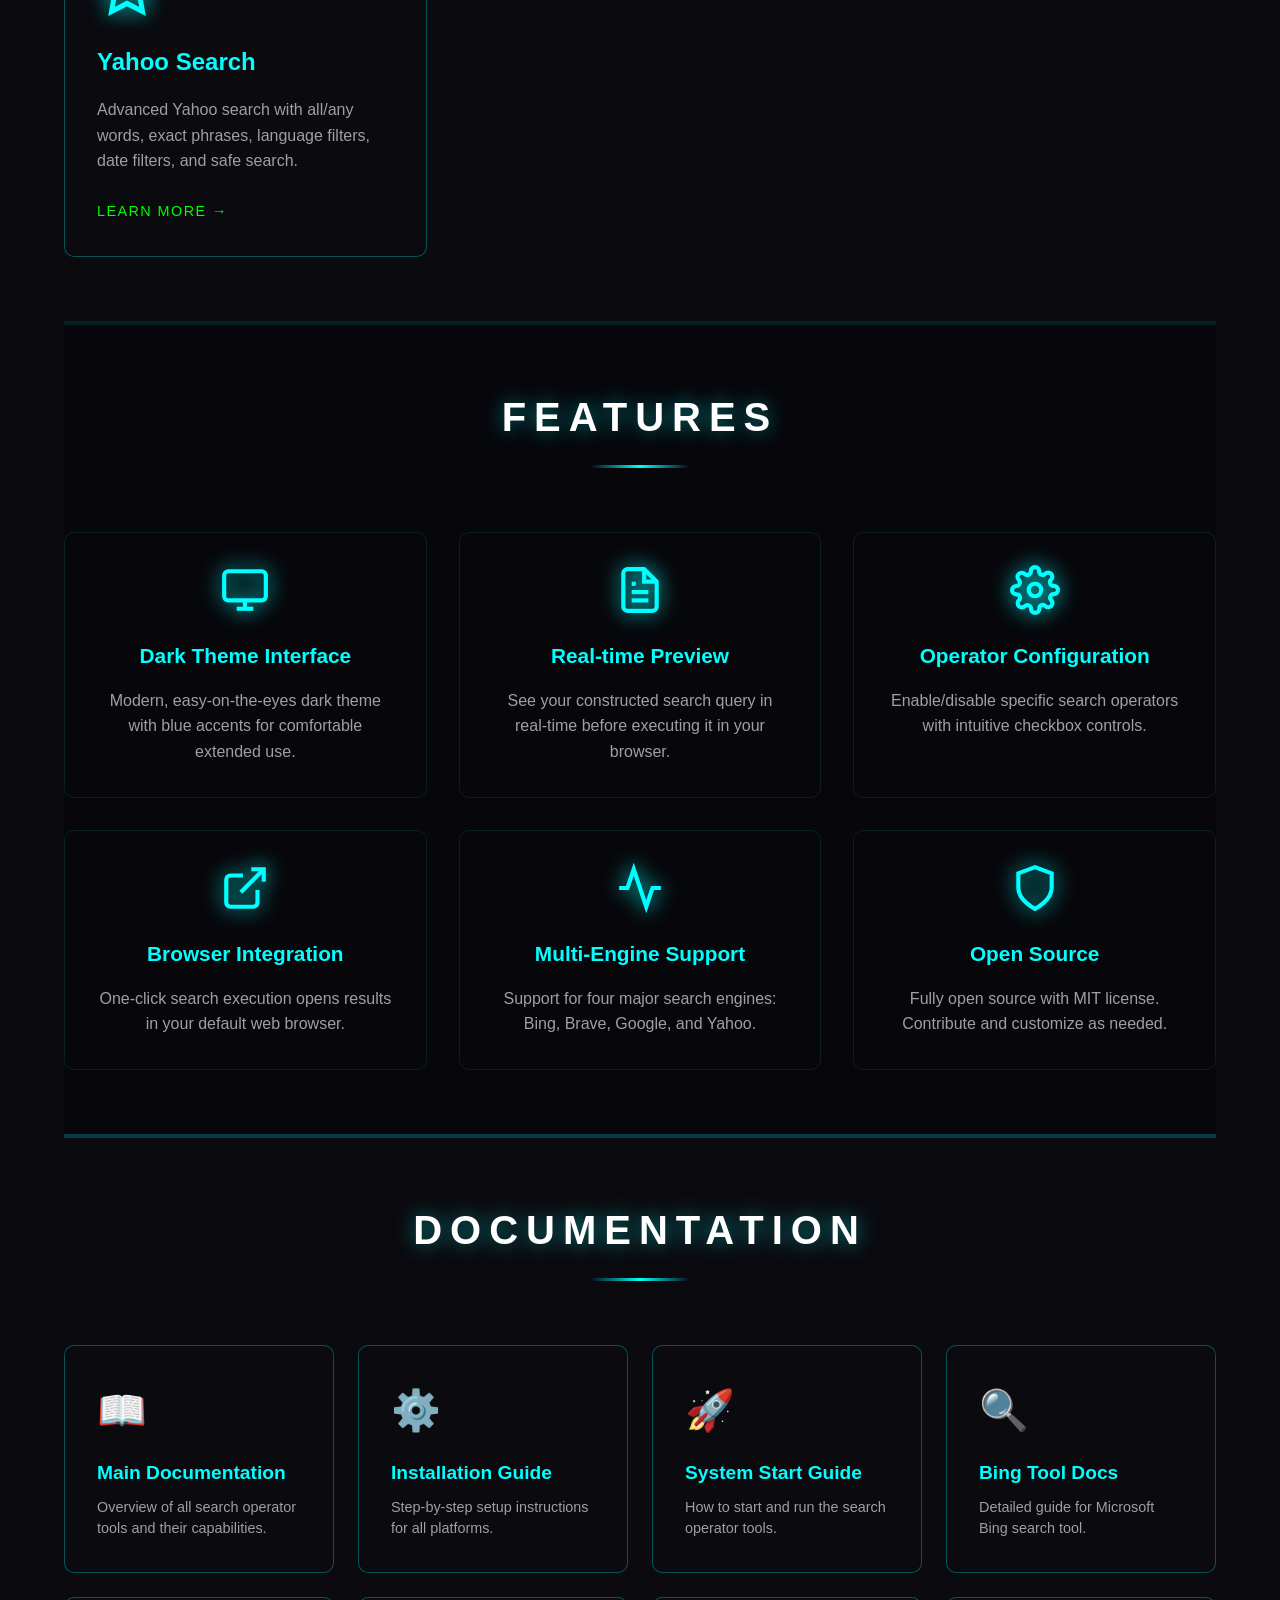
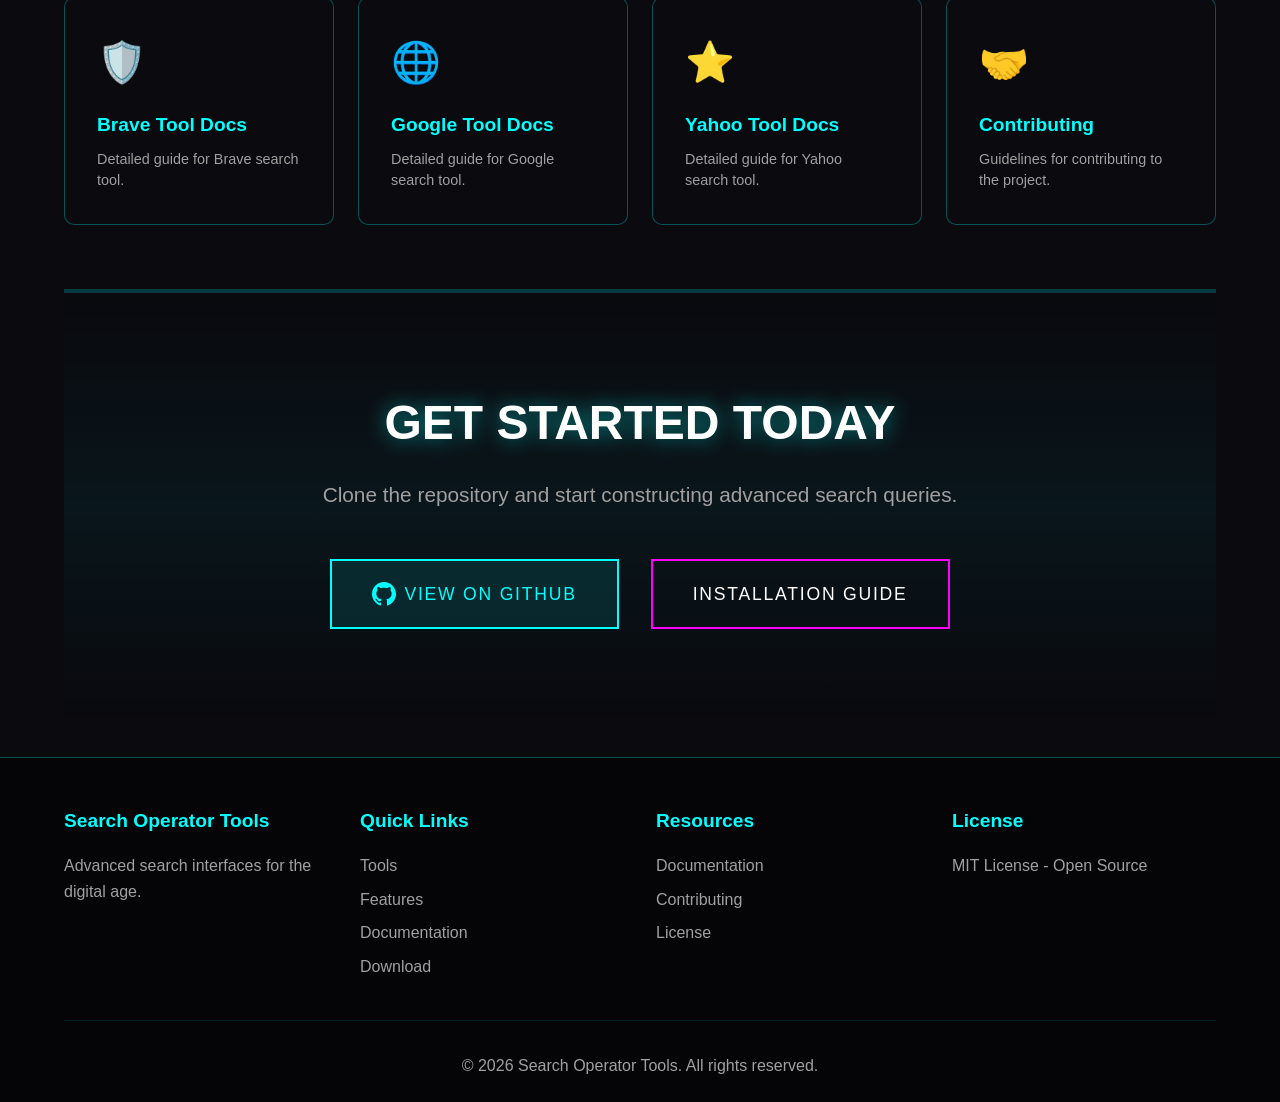
==== commit c82df67a: "Fix documentation links to point to GitHub for proper markdown rendering" ====
--- a/index.html
+++ b/index.html
@@ -188,37 +188,37 @@
                 <div class="section-divider"></div>
             </div>
             <div class="docs-grid">
-                <a href="documentation/README.md" class="doc-link">
+                <a href="https://github.com/AutoBotSolutions/Search-Operators-Tools/blob/main/documentation/README.md" class="doc-link" target="_blank">
                     <div class="doc-icon">📖</div>
                     <h3>Main Documentation</h3>
                     <p>Overview of all search operator tools and their capabilities.</p>
                 </a>
-                <a href="documentation/INSTALLATION.md" class="doc-link">
+                <a href="https://github.com/AutoBotSolutions/Search-Operators-Tools/blob/main/documentation/INSTALLATION.md" class="doc-link" target="_blank">
                     <div class="doc-icon">⚙️</div>
                     <h3>Installation Guide</h3>
                     <p>Step-by-step setup instructions for all platforms.</p>
                 </a>
-                <a href="documentation/SYSTEM_START_GUIDE.md" class="doc-link">
+                <a href="https://github.com/AutoBotSolutions/Search-Operators-Tools/blob/main/documentation/SYSTEM_START_GUIDE.md" class="doc-link" target="_blank">
                     <div class="doc-icon">🚀</div>
                     <h3>System Start Guide</h3>
                     <p>How to start and run the search operator tools.</p>
                 </a>
-                <a href="documentation/BING_SEARCH_TOOL.md" class="doc-link">
+                <a href="https://github.com/AutoBotSolutions/Search-Operators-Tools/blob/main/documentation/BING_SEARCH_TOOL.md" class="doc-link" target="_blank">
                     <div class="doc-icon">🔍</div>
                     <h3>Bing Tool Docs</h3>
                     <p>Detailed guide for Microsoft Bing search tool.</p>
                 </a>
-                <a href="documentation/BRAVE_SEARCH_TOOL.md" class="doc-link">
+                <a href="https://github.com/AutoBotSolutions/Search-Operators-Tools/blob/main/documentation/BRAVE_SEARCH_TOOL.md" class="doc-link" target="_blank">
                     <div class="doc-icon">🛡️</div>
                     <h3>Brave Tool Docs</h3>
                     <p>Detailed guide for Brave search tool.</p>
                 </a>
-                <a href="documentation/GOOGLE_SEARCH_TOOL.md" class="doc-link">
+                <a href="https://github.com/AutoBotSolutions/Search-Operators-Tools/blob/main/documentation/GOOGLE_SEARCH_TOOL.md" class="doc-link" target="_blank">
                     <div class="doc-icon">🌐</div>
                     <h3>Google Tool Docs</h3>
                     <p>Detailed guide for Google search tool.</p>
                 </a>
-                <a href="documentation/YAHOO_SEARCH_TOOL.md" class="doc-link">
+                <a href="https://github.com/AutoBotSolutions/Search-Operators-Tools/blob/main/documentation/YAHOO_SEARCH_TOOL.md" class="doc-link" target="_blank">
                     <div class="doc-icon">⭐</div>
                     <h3>Yahoo Tool Docs</h3>
                     <p>Detailed guide for Yahoo search tool.</p>
@@ -268,9 +268,9 @@
             <div class="footer-section">
                 <h3>Resources</h3>
                 <ul>
-                    <li><a href="documentation/README.md">Documentation</a></li>
-                    <li><a href="CONTRIBUTING.md">Contributing</a></li>
-                    <li><a href="LICENSE">License</a></li>
+                    <li><a href="https://github.com/AutoBotSolutions/Search-Operators-Tools/blob/main/documentation/README.md" target="_blank">Documentation</a></li>
+                    <li><a href="https://github.com/AutoBotSolutions/Search-Operators-Tools/blob/main/CONTRIBUTING.md" target="_blank">Contributing</a></li>
+                    <li><a href="https://github.com/AutoBotSolutions/Search-Operators-Tools/blob/main/LICENSE" target="_blank">License</a></li>
                 </ul>
             </div>
             <div class="footer-section">
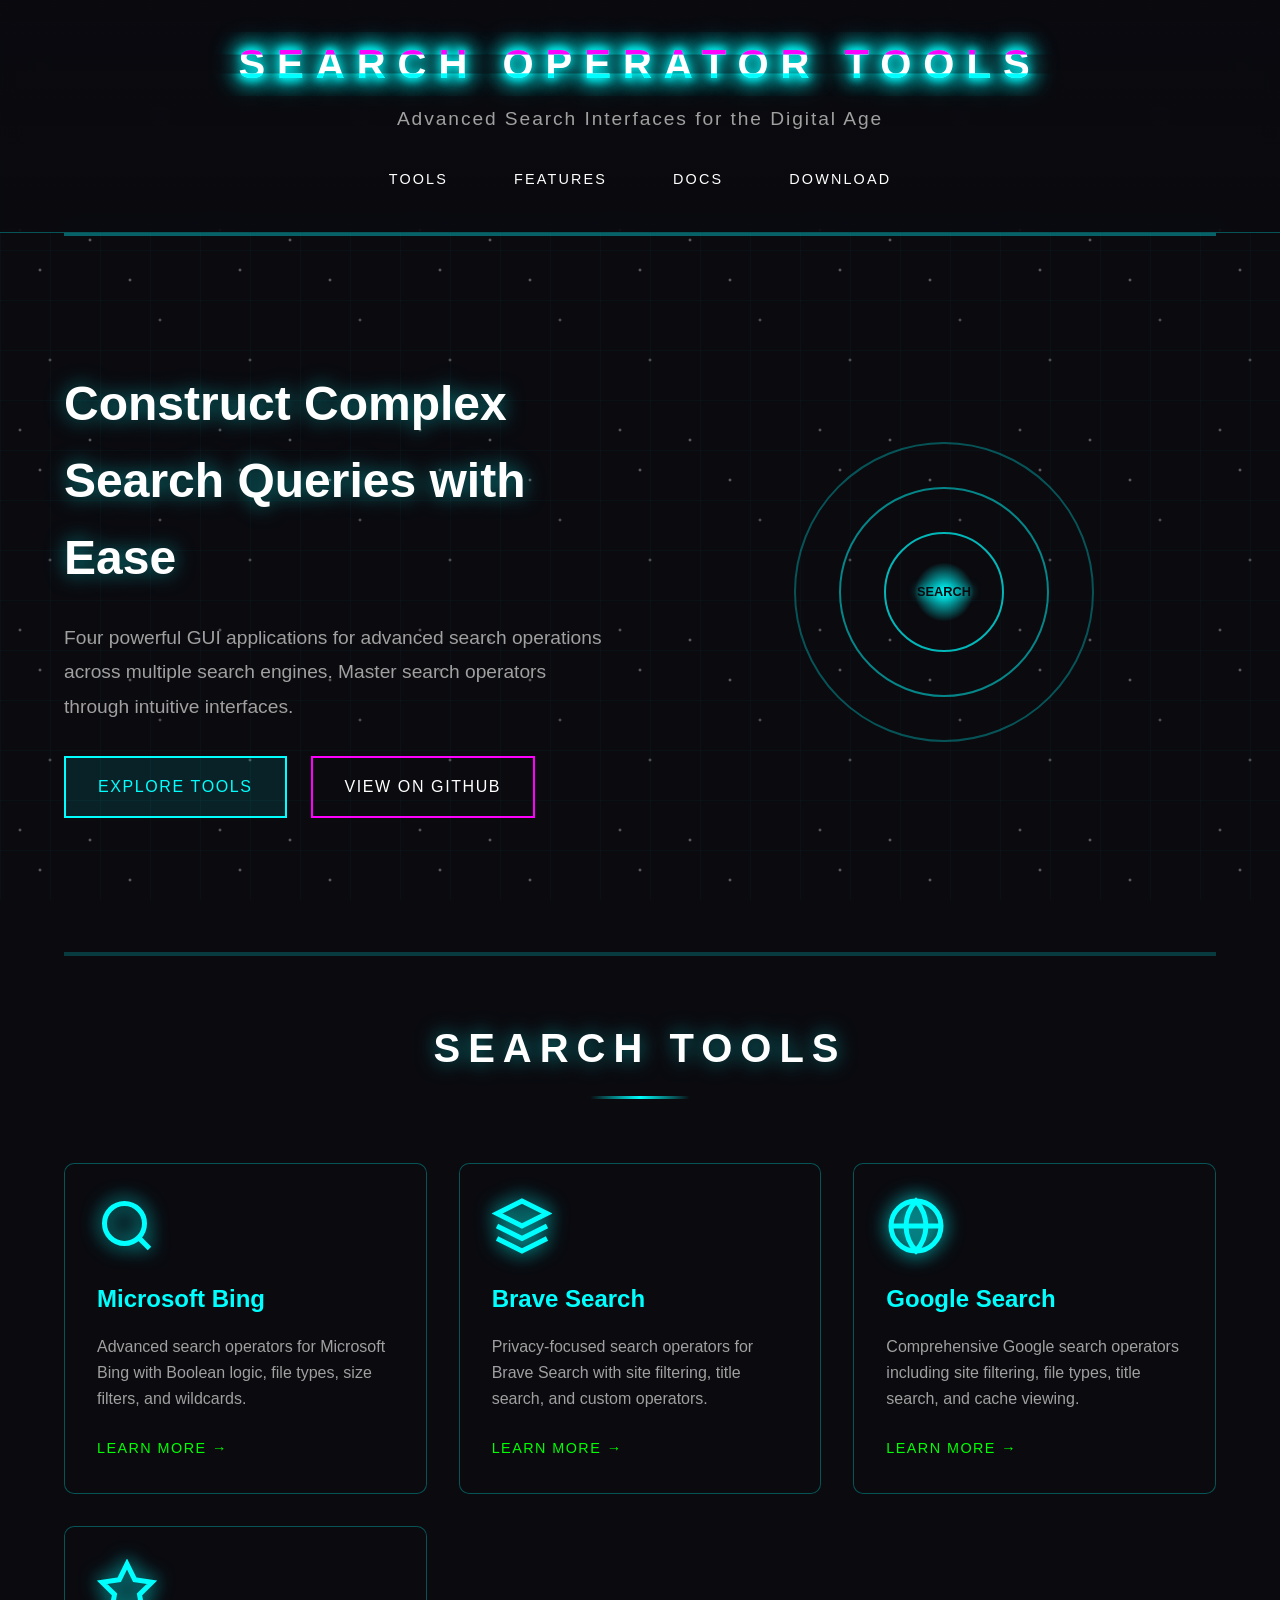
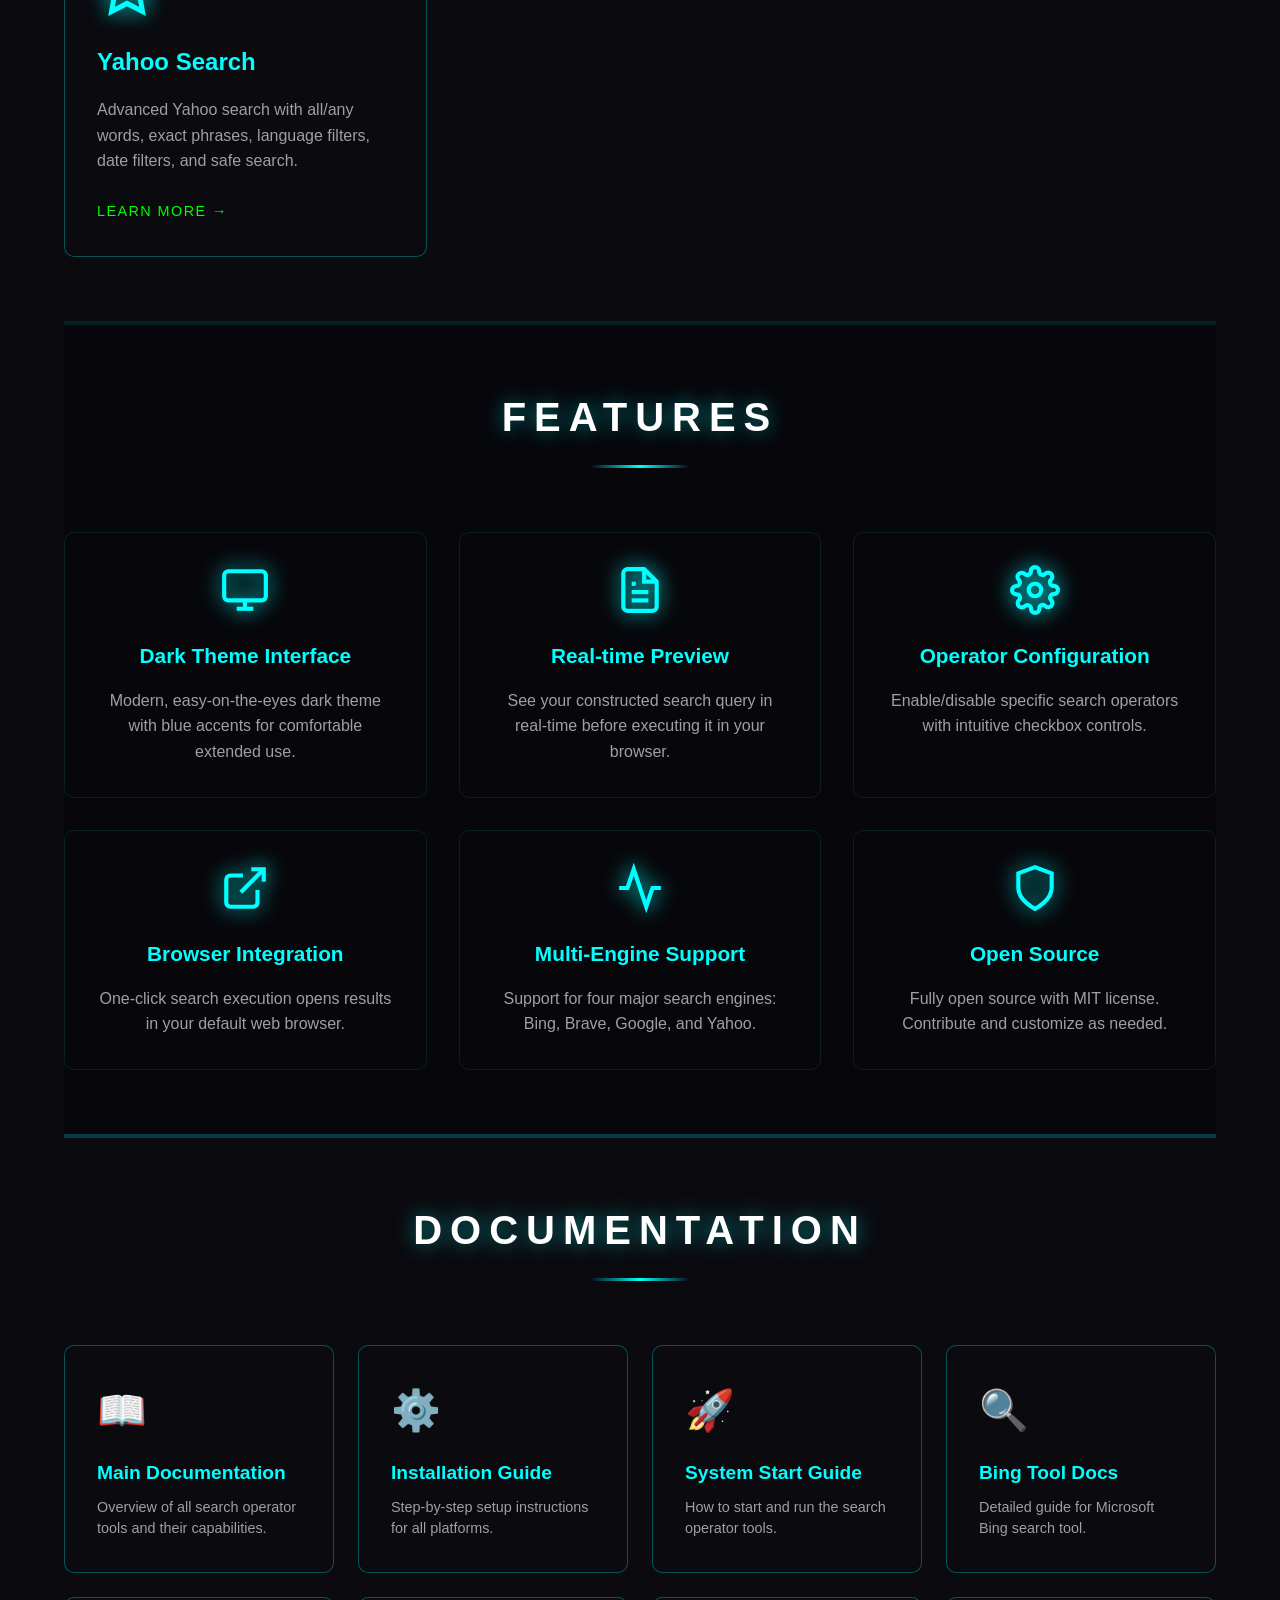
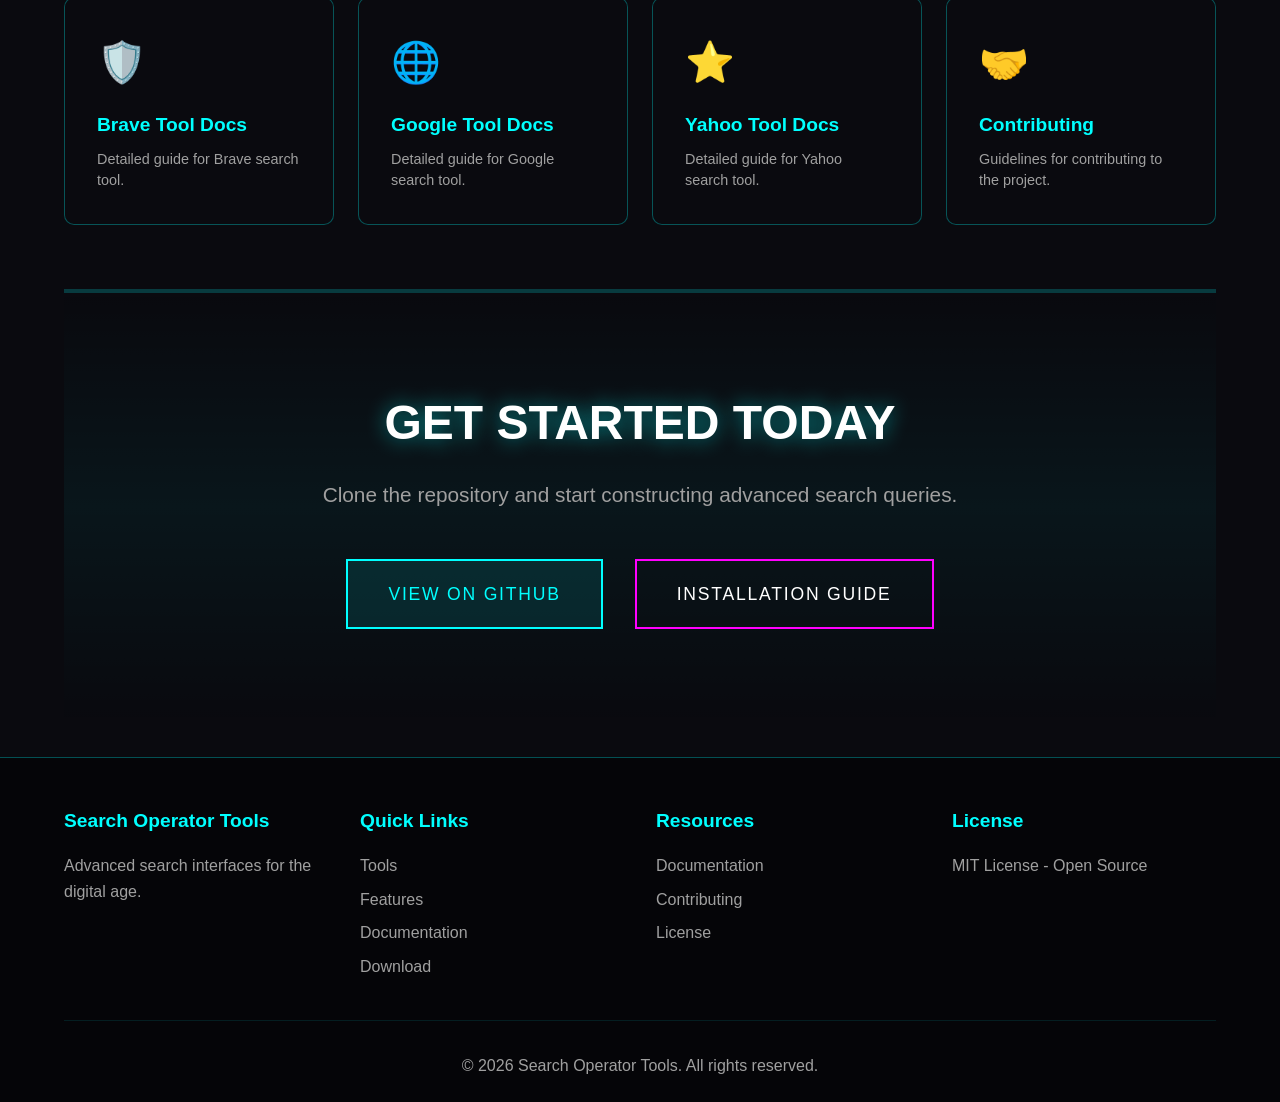
==== commit b7b9a8e9: "Update View on GitHub buttons to link to project repository" ====
--- a/index.html
+++ b/index.html
@@ -63,7 +63,7 @@
                     </div>
                     <h3>Microsoft Bing</h3>
                     <p>Advanced search operators for Microsoft Bing with Boolean logic, file types, size filters, and wildcards.</p>
-                    <a href="pages/bing.html" class="card-link">LEARN MORE →</a>
+                    <a href="https://autobotsolutions.github.io/Search-Operators-Tools/pages/bing.html" class="card-link">LEARN MORE →</a>
                 </div>
 
                 <div class="tool-card" data-tool="brave">
@@ -76,7 +76,7 @@
                     </div>
                     <h3>Brave Search</h3>
                     <p>Privacy-focused search operators for Brave Search with site filtering, title search, and custom operators.</p>
-                    <a href="pages/brave.html" class="card-link">LEARN MORE →</a>
+                    <a href="https://autobotsolutions.github.io/Search-Operators-Tools/pages/brave.html" class="card-link">LEARN MORE →</a>
                 </div>
 
                 <div class="tool-card" data-tool="google">
@@ -89,7 +89,7 @@
                     </div>
                     <h3>Google Search</h3>
                     <p>Comprehensive Google search operators including site filtering, file types, title search, and cache viewing.</p>
-                    <a href="pages/google.html" class="card-link">LEARN MORE →</a>
+                    <a href="https://autobotsolutions.github.io/Search-Operators-Tools/pages/google.html" class="card-link">LEARN MORE →</a>
                 </div>
 
                 <div class="tool-card" data-tool="yahoo">
@@ -100,7 +100,7 @@
                     </div>
                     <h3>Yahoo Search</h3>
                     <p>Advanced Yahoo search with all/any words, exact phrases, language filters, date filters, and safe search.</p>
-                    <a href="pages/yahoo.html" class="card-link">LEARN MORE →</a>
+                    <a href="https://autobotsolutions.github.io/Search-Operators-Tools/pages/yahoo.html" class="card-link">LEARN MORE →</a>
                 </div>
             </div>
         </section>
@@ -236,7 +236,7 @@
                 <h2 class="download-title">GET STARTED TODAY</h2>
                 <p class="download-subtitle">Clone the repository and start constructing advanced search queries.</p>
                 <div class="download-buttons">
-                    <a href="https://github.com" class="download-button primary">
+                    <a href="https://github.com/AutoBotSolutions/Search-Operators-Tools" class="download-button primary"
                         <svg viewBox="0 0 24 24" fill="currentColor">
                             <path d="M12 0c-6.626 0-12 5.373-12 12 0 5.302 3.438 9.8 8.207 11.387.599.111.793-.261.793-.577v-2.234c-3.338.726-4.033-1.416-4.033-1.416-.546-1.387-1.333-1.756-1.333-1.756-1.089-.745.083-.729.083-.729 1.205.084 1.839 1.237 1.839 1.237 1.07 1.834 2.807 1.304 3.492.997.107-.775.418-1.305.762-1.604-2.665-.305-5.467-1.334-5.467-5.931 0-1.311.469-2.381 1.236-3.221-.124-.303-.535-1.524.117-3.176 0 0 1.008-.322 3.301 1.23.957-.266 1.983-.399 3.003-.404 1.02.005 2.047.138 3.006.404 2.291-1.552 3.297-1.23 3.297-1.23.653 1.653.242 2.874.118 3.176.77.84 1.235 1.911 1.235 3.221 0 4.609-2.807 5.624-5.479 5.921.43.372.823 1.102.823 2.222v3.293c0 .319.192.694.801.576 4.765-1.589 8.199-6.086 8.199-11.386 0-6.627-5.373-12-12-12z"/>
                         </svg>
--- a/css/style.css
+++ b/css/style.css
@@ -4,6 +4,8 @@
     padding: 0;
     box-sizing: border-box;
 }
+
+/* Force redeploy */
 
 :root {
     --primary-color: #00ffff;
